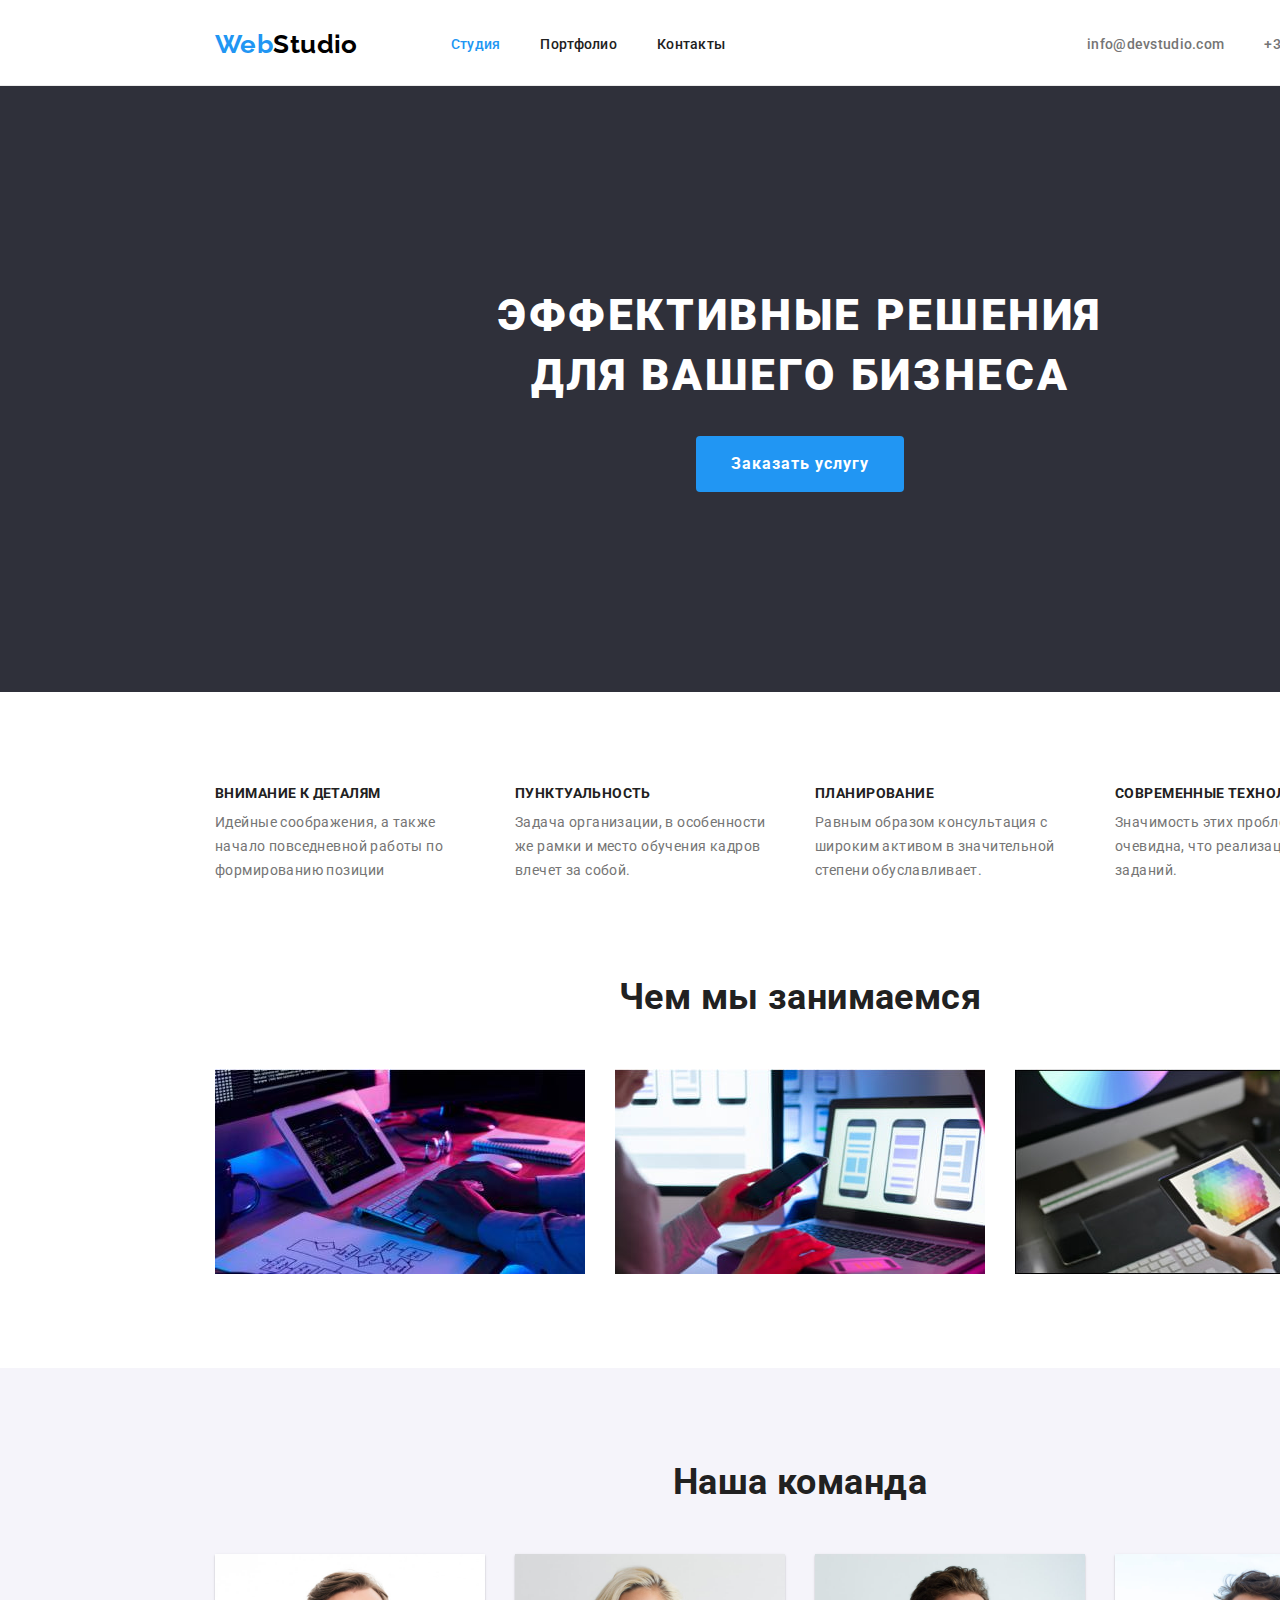
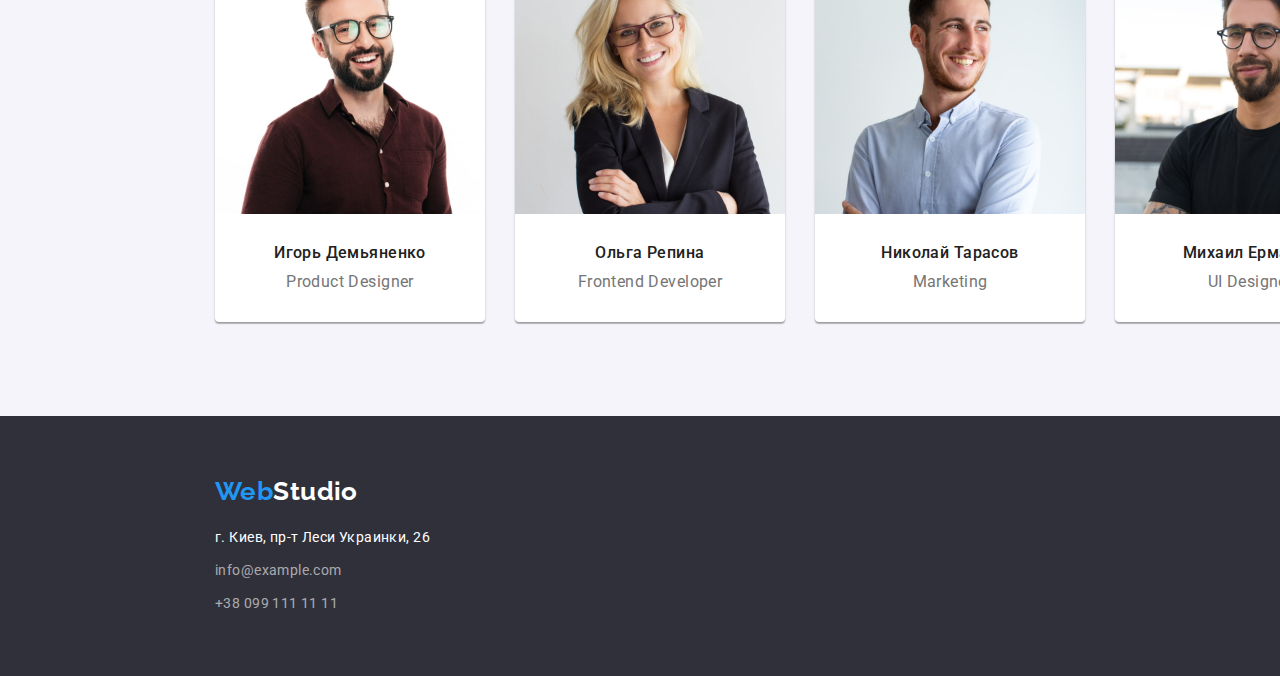
==== index.html @ e00425e2 "hw4" ====
<!DOCTYPE html>
<html lang="ru">

<head>
    <meta charset="UTF-8">
    <meta http-equiv="X-UA-Compatible" content="IE=edge">
    <meta name="viewport" content="width=device-width, initial-scale=1.0">
    <title>Вебстудия</title>
    
    <link rel="preconnect" href="https://fonts.gstatic.com">
    <link href="https://fonts.googleapis.com/css2?family=Raleway:wght@700&family=Roboto:wght@400;500;700;900&display=swap" rel="stylesheet">
    <link rel="stylesheet" href="https://cdnjs.cloudflare.com/ajax/libs/modern-normalize/1.0.0/modern-normalize.min.css">
    <link rel="stylesheet" href="./css/style.css">
   
</head>

<body>

    <header class="header"> 
        <div class="container">
            <nav class="navigation">
                <a href="#" class="logo"><span class="logo-web">Web</span><span class="logo-studio">Studio</span></a>
                <ul class="list site-nav">
                    <li class="item"><a href="./index.html" class="nav-item current">Студия</a></li>
                    <li class="item"><a href="./portfolio.html" class="nav-item">Портфолио</a></li>
                    <li class="item"><a href="#" class="nav-item">Контакты</a></li>
                </ul> 
            </nav>
            <ul class="list auth-nav">
                <li class="item"><a href="mailto:info@devstudio.com" class="contacts-item">info@devstudio.com</a></li>
                <li class="item"><a href="tel:+380961111111" class="contacts-item">+38 096 111 11 11</a></li>
            </ul>
            
        </div>   
    </header>

    <main>   
        <!-- HERO -->
        <section class="main-section">
            <div class="container">
                <div class="box-main-title">
                    <h1 class="main-title">Эффективные решения для вашего бизнеса</h1>
                </div>
                <button type="button" class="btn btn-primary">Заказать услугу</button>
            </div>
            
        </section>
        <!-- /HERO -->

        <!-- FEATURES -->
        <section class="section no-padding">
            <div class="container">
                <h2 hidden>Особенности</h2>                
                <ul class="feature-list list">
                        <li class="item">
                            <h3 class="features-title">Внимание к деталям</h3>
                            <p class="features-text">Идейные соображения, а также начало повседневной работы по формированию позиции</p>
                        </li>
                        <li class="item">
                            <h3 class="features-title">Пунктуальность</h3>
                            <p class="features-text">Задача организации, в особенности же рамки и место обучения кадров влечет за собой.</p>
                        </li>
                        <li class="item">
                            <h3 class="features-title">Планирование</h3>
                            <p class="features-text">Равным образом консультация с широким активом в значительной степени обуславливает.</p>
                        </li>
                        <li class="item">
                            <h3 class="features-title">Современные технологии</h3>
                            <p class="features-text">Значимость этих проблем настолько очевидна, что реализация плановых заданий.</p>
                        </li>
                    </ul>
            </div>
        </section>
        <!-- /Features -->

        <!-- ABOUT -->
        <section class="section">
            <div class="container"> 
                <h2 class="section-title">Чем мы занимаемся</h2>
                <ul class="about-list list">                                          
                    <li><img class="about-img" src="./images/img-main/box1.jpg" alt="Работа на планшете с клавиатурой" width="370"></li>
                    <li><img class="about-img" src="./images/img-main/box2.jpg" alt="Разработка мобильных приложений" width="370"></li>
                    <li><img class="about-img" src="./images/img-main/box3.jpg" alt="Работа на графическом планшете" width="370"></li>
                </ul>
            </div>
        </section>
        <!-- /ABOUT -->

        <!-- TEAM -->
        <section class="section">
            <div class="container">
                <h2 class="section-title">Наша команда</h2>
                <ul class="team-list list">                                
                    <li class="item">
                        <img class="team-card-img" src="./images/img-main/1demianenko.jpg" alt="Product Designer" width="270">
                        <div class="team-dscr">
                            <h3 class="team-card-title">Игорь Демьяненко</h3>
                            <p class="team-card-text">Product Designer</p>
                        </div>                   
                    </li>
                    <li class="item">
                        <img class="team-card-img" src="./images/img-main/2repina.jpg" alt="Frontend Developer" width="270">
                        <div class="team-dscr">
                            <h3 class="team-card-title">Ольга Репина</h3>
                            <p class="team-card-text">Frontend Developer</p>
                        </div>                   
                    </li>
                    <li class="item">
                        <img class="team-card-img" src="./images/img-main/3tarasov.jpg" alt="Marketing" width="270">
                        <div class="team-dscr">
                            <h3 class="team-card-title">Николай Тарасов</h3>
                            <p class="team-card-text">Marketing</p>
                        </div>                   
                    </li>
                    <li class="item">
                        <img class="team-card-img" src="./images/img-main/4ermakov.jpg" alt="UI Designer" width="270">
                        <div class="team-dscr">
                            <h3 class="team-card-title">Михаил Ермаков</h3>
                            <p class="team-card-text">UI Designer</p>
                        </div>
                    </li>               

                </ul>
            </div>
        </section>
        <!-- /TEAM -->
    </main>

    <footer class="footer">
        <div class="container">
            <a href="#" class="logo"><span class="logo-web">Web</span><span class="logo-studio-down">Studio</span></a>
            <address class="address">
                г. Киев, пр-т Леси Украинки, 26
                <ul class="list">
                    <li class="item"><a href="mailto:info@example.com" class="address-item">info@example.com</a></li>
                    <li class="item"><a href="tel:+380991111111" class="address-item">+38 099 111 11 11</a></li>
                </ul>
            </address>
        </div>
    </footer>

</body>

</html>
---- css/style.css ----
:root {
    --primary-text-color: #212121;
    --text-color-light: #757575;
    --accent-color: #2196f3;
    --text-color-white: #ffffff;
    --text-color-black: #000000;
    --text-color-footer-auth: rgba(255, 255, 255, 0.6);
    --bgc-color-secondary: #f5f4fa;
    --bgc-color: #2f303a;
    --border-color: #eeeeee;
}

html {
    box-sizing: border-box;
}

*,
*::before,
*::after {
    box-sizing: inherit;
}

body {
    background-color: var(--text-color-white);
    color: var(--primary-text-color);
    font-family: 'Roboto', sans-serif;
    font-style: normal;
    font-weight: 400;
    font-size: 14px;
    letter-spacing: 0.03em;
    width: 1600px;
}

h1,
h2,
h3,
p {
    margin: 0;
    padding: 0;
}

.list {
    padding-inline: 0;
    margin: 0;
    padding: 0;
    list-style: none;
}

.container {
    margin-left: auto;
    margin-right: auto;
    width: 1200px;
    padding-left: 15px;
    padding-right: 15px;
}

.section {
    padding-top: 94px;
    padding-bottom: 94px;
}

.section:nth-child(2n + 4) {
    background-color: var(--bgc-color-secondary);
}

/* logo */
.header .logo {
    margin-right: 93px;
}

.logo {
    font-family: 'Raleway', sans-serif;
    font-weight: 700;
    font-size: 26px;
    line-height: 1.19;
    text-decoration: none;
}

.logo-web {
    color: var(--accent-color);
}

.logo-studio {
    color: var(--text-color-black);
}

.logo-studio-down {
    color: var(--text-color-white);
}
/* /logo */

/* NAVIGATION */
.header {
    padding-top: 29px;
    padding-bottom: 25px;
    border-bottom: 1px solid #ececec;
}

.header .container {
    display: flex;
    align-items: center;
}

.navigation {
    display: flex;
    align-items: center;
}

.header .list {
    display: flex;
    align-items: center;
}

.auth-nav {
    display: flex;
    margin-left: auto;
}

/* .site-nav .item:not(:last-child),
.auth-nav .item:not(:last-child) {
    margin-right: 50px;
} */

.site-nav .item + .item,
.auth-nav .item + .item {
    margin-left: 40px;
}

.nav-item {
    padding: 32px 0;

    text-decoration: none;
    color: var(--primary-text-color);
    font-weight: 500;
    line-height: 1.14;
    letter-spacing: 0.02em;
}

.nav-item.current {
    color: var(--accent-color);
}

.nav-item:hover,
.nav-item:focus {
    color: var(--accent-color);
}

.contacts-item {
    padding: 32px 0;

    color: var(--text-color-light);

    font-weight: 500;
    font-size: 14px;
    line-height: 1.14;
    letter-spacing: 0.02em;
    text-decoration: none;
}

.contacts-item:hover,
.contacts-item:focus {
    color: var(--accent-color);
}
/* /NAVIGATION */

/* HERO */
.main-section {
    background-color: var(--bgc-color);
}

.main-section .container {
    padding: 200px 0;
    text-align: center;
}

.main-title {
    color: var(--text-color-white);

    text-transform: uppercase;
    font-weight: 900;
    font-size: 44px;
    line-height: 1.36;
    letter-spacing: 0.06em;
}

.box-main-title {
    width: 696px;
    margin: 0 auto 30px auto;
}

.btn {
    cursor: pointer;
    border-radius: 4px;
    border: 3px solid transparent;
}

.btn-primary {
    padding: 10px 32px;

    color: var(--text-color-white);
    background-color: var(--accent-color);

    font-weight: 700;
    font-size: 16px;
    line-height: 1.87;
    letter-spacing: 0.06em;
}

.btn-secondary {
    padding: 6px 22px;

    color: var(--primary-text-color);
    background-color: var(--bgc-color-secondary);

    font-weight: 500;
    font-size: 16px;
    line-height: 1.62;
    letter-spacing: 0.03em;
}

.btn-secondary:hover,
.btn-secondary:focus {
    color: var(--text-color-white);
    background-color: var(--accent-color);
}
/* /HERO */

/* FEATURES */
.feature-list {
    display: flex;
}

.feature-list .item {
    width: 270px;
}

.feature-list .item + .item {
    margin-left: 30px;
    display: block;
}

.section.no-padding {
    padding-bottom: 0;
}

.features-title {
    margin-bottom: 10px;

    font-size: inherit;
    font-weight: 700;
    line-height: 1.14;
    text-transform: uppercase;
}

.features-text {
    color: var(--text-color-light);
    line-height: 1.71;
}
/* /FEATURES */

/* ABOUT */
.about-list {
    display: flex;
    justify-content: space-between;
}

.section-title {
    margin-bottom: 50px;

    font-weight: 700;
    font-size: 36px;
    line-height: 1.16;
    text-align: center;
}

.about-img {
    display: block;
}
/* /ABOUT */

/* TEAM */
.team-list .item {
    display: block;
    background-color: var(--text-color-white);
    text-align: center;
    box-shadow: 0px 1px 3px rgba(0, 0, 0, 0.12), 0px 1px 1px rgba(0, 0, 0, 0.14),
        0px 2px 1px rgba(0, 0, 0, 0.2);
    border-radius: 0px 0px 4px 4px;
}

.team-list {
    display: flex;
    justify-content: space-between;
}

.team-dscr {
    padding-top: 30px;
    padding-bottom: 30px;
    width: 270px;
}

.team-card-title {
    margin-bottom: 10px;

    color: var(--primary-text-color);

    font-weight: 500;
    font-size: 16px;
    line-height: 1.18;
}

.team-card-text {
    color: var(--text-color-light);

    font-size: 16px;
    line-height: 1.18;
}

.team-card-img {
    display: block;
}
/* /TEAM */

/* FOOTER */
.footer {
    padding: 60px 0;
    background-color: var(--bgc-color);
}

.address {
    margin-top: 20px;

    font-style: normal;
    line-height: 1.71;
    color: var(--text-color-white);
}

.address-item {
    display: block;
    /* margin-top: 9px; */
    text-decoration: none;
    color: var(--text-color-footer-auth);
}

.address .item {
    margin-top: 9px;
}

.address-item:hover,
.address-item:focus {
    color: var(--accent-color);
}
/* FOOTER */

/* PAGE PORTFOLIO */

/* FILTERS */
.container .filters {
    display: flex;
    justify-content: center;
    margin-bottom: 50px;
}

.filters .item + .item {
    margin-left: 8px;
}

.btn-secondary {
    color: var(--primary-text-color);
    background-color: var(--bgc-color-secondary);

    font-weight: 500;
    font-size: 16px;
    line-height: 1.62;

    padding: 6px 22px;
    border-radius: 4px;
    border: none;
}

.btn-secondary:hover,
.btn-secondary:focus {
    color: var(--text-color-white);
    background-color: var(--accent-color);
}
/* /FILTERS */

/* PROJECTS */
.projects {
    display: flex;
    flex-wrap: wrap;
}

.prodject-title {
    margin-bottom: 4px;

    color: var(--primary-text-color);
    font-weight: 700;

    font-size: 18px;
    line-height: 2;
    letter-spacing: 0.06em;
}

.prodject-text {
    font-size: 16px;
    line-height: 1.87;
    letter-spacing: 0.03em;
    color: var(--text-color-light);
}

.prodject-img {
    display: block;
}

.projects .item {
    margin-right: 30px;
    margin-bottom: 30px;
    width: 370px;
}

.projects .item:nth-child(3n) {
    margin-right: 0;
}

.projects .item:nth-last-child(-n + 3) {
    margin-bottom: 0;
}

.prodject-dscr {
    border: 1px solid var(--border-color);
    border-top: none;
    padding: 20px 24px;
}

/* .projects .item {
    margin-bottom: 30px;
} */

/* /PROJECTS */
/* /PORTFOLIO */ ;
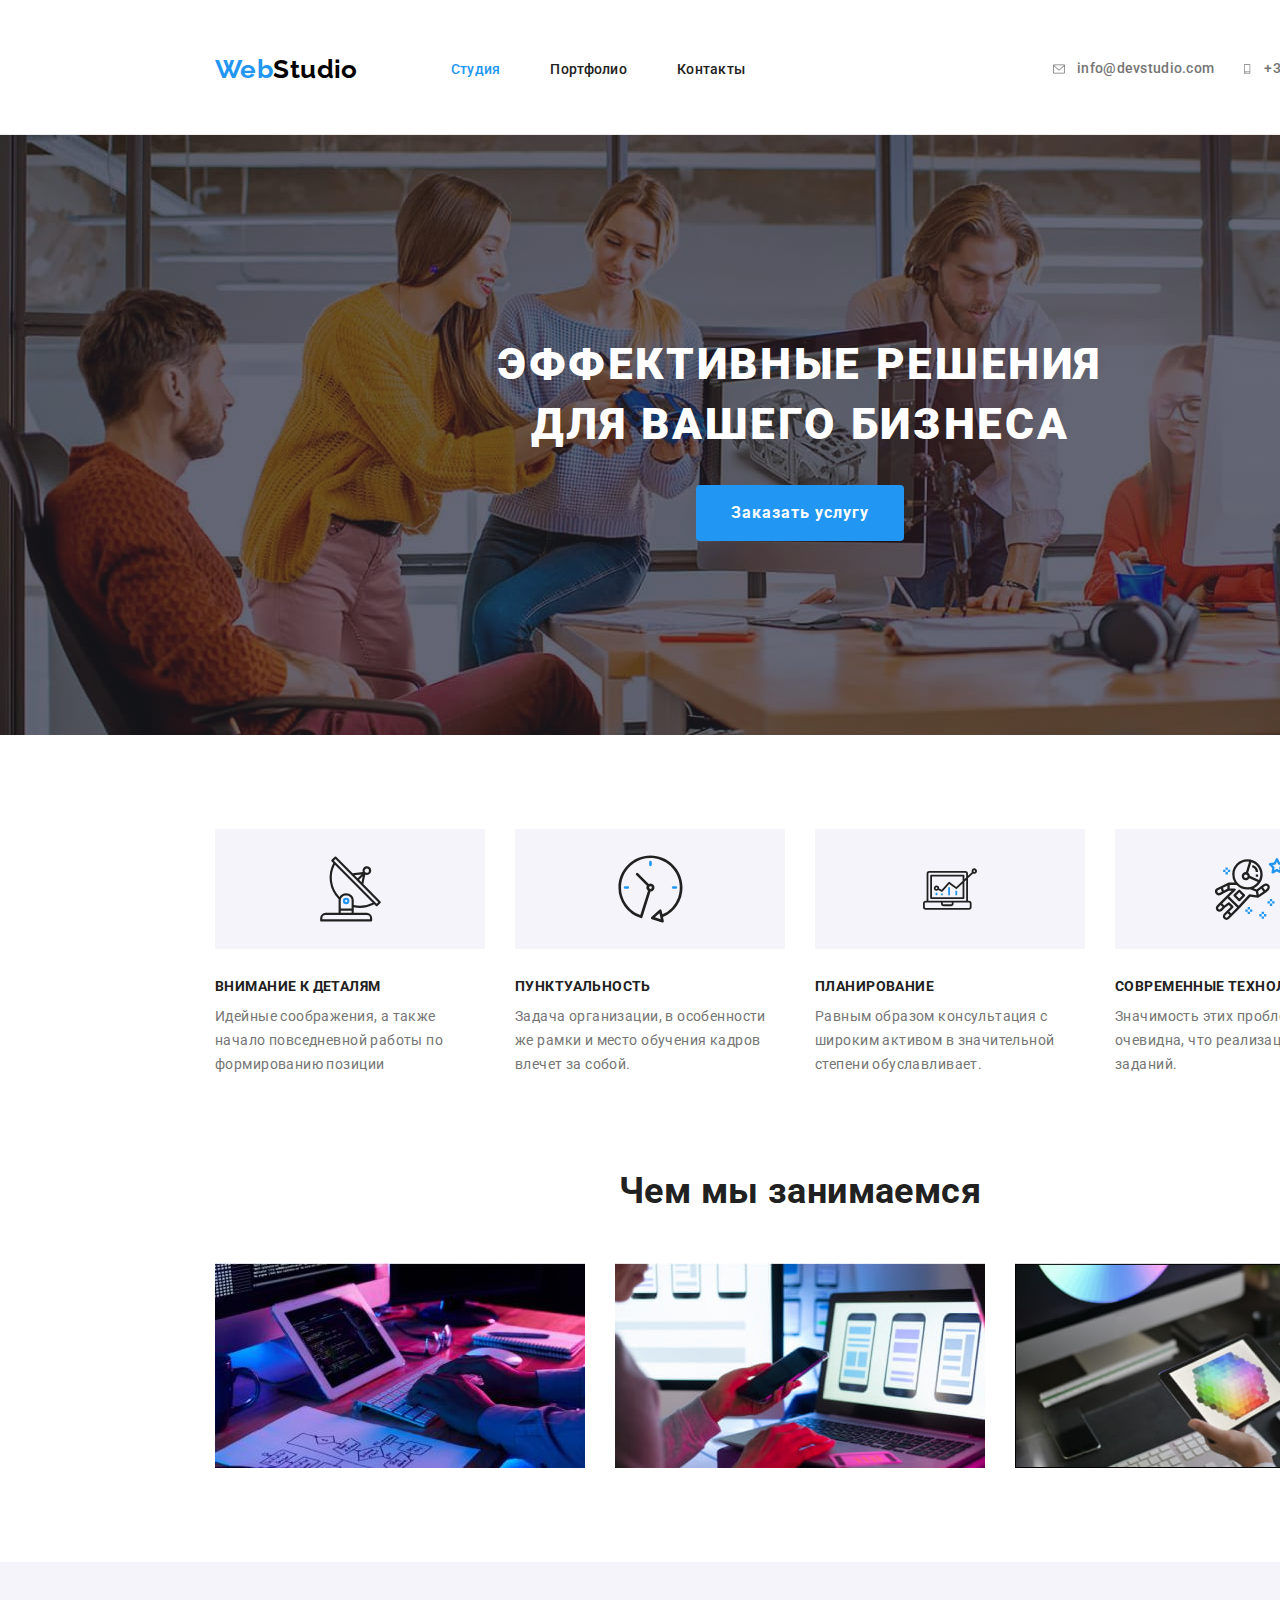
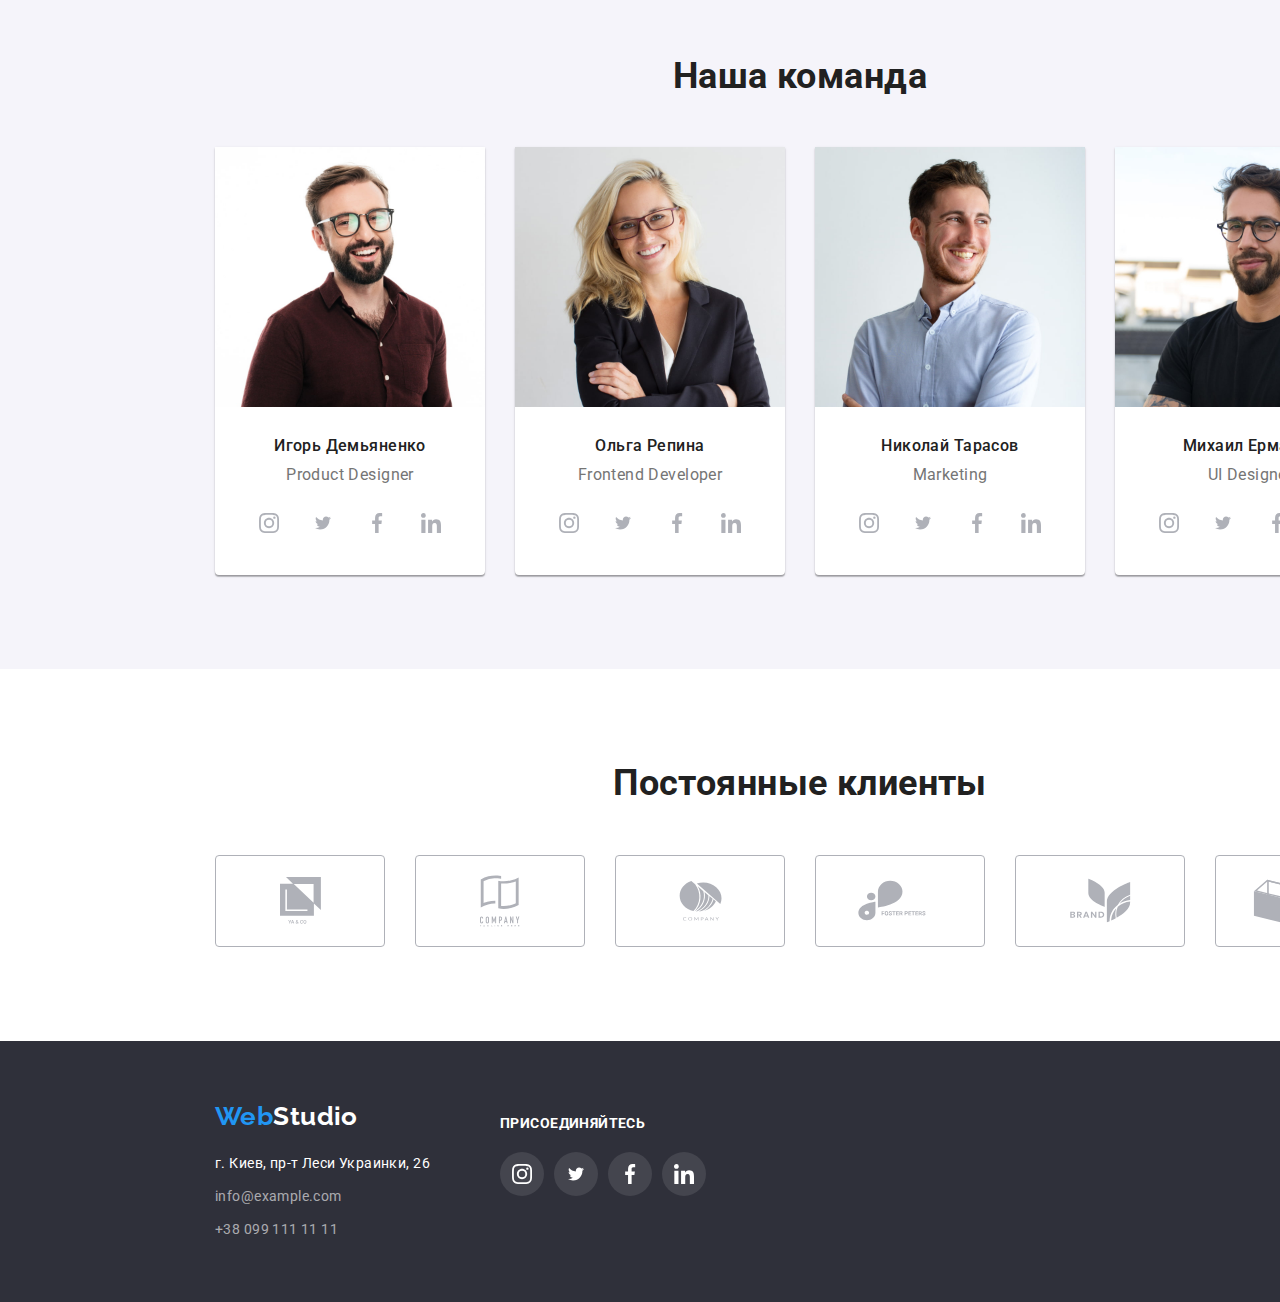
==== commit a0af1f99: "hw4 вместо hw3" ====
--- a/index.html
+++ b/index.html
@@ -11,7 +11,7 @@
     <link href="https://fonts.googleapis.com/css2?family=Raleway:wght@700&family=Roboto:wght@400;500;700;900&display=swap" rel="stylesheet">
     <link rel="stylesheet" href="https://cdnjs.cloudflare.com/ajax/libs/modern-normalize/1.0.0/modern-normalize.min.css">
     <link rel="stylesheet" href="./css/style.css">
-   
+       
 </head>
 
 <body>
@@ -27,8 +27,22 @@
                 </ul> 
             </nav>
             <ul class="list auth-nav">
-                <li class="item"><a href="mailto:info@devstudio.com" class="contacts-item">info@devstudio.com</a></li>
-                <li class="item"><a href="tel:+380961111111" class="contacts-item">+38 096 111 11 11</a></li>
+                <li class="item">
+                    <a class="contacts-item" href="mailto:info@devstudio.com">
+                        <svg class="contact-icon"  width="16" height="12">
+                            <use href="./images/sprite.svg#icon-envelope"></use>
+                        </svg>
+                    info@devstudio.com
+                    </a>
+                </li>
+                <li class="item">
+                    <a class="contacts-item" href="tel:+380961111111">
+                        <svg class="contact-icon" width="10" height="16">
+                            <use href="./images/sprite.svg#icon-smartphone"></use>
+                        </svg>
+                    +38 096 111 11 11
+                    </a>
+                </li>
             </ul>
             
         </div>   
@@ -53,19 +67,39 @@
                 <h2 hidden>Особенности</h2>                
                 <ul class="feature-list list">
                         <li class="item">
+                            <div class="feature-box">
+                                <svg width="65" height="70">
+                                    <use href="./images/sprite.svg#icon-antenna"></use>
+                                </svg>
+                            </div>
                             <h3 class="features-title">Внимание к деталям</h3>
                             <p class="features-text">Идейные соображения, а также начало повседневной работы по формированию позиции</p>
                         </li>
                         <li class="item">
-                            <h3 class="features-title">Пунктуальность</h3>
+                            <div class="feature-box">
+                                <svg width="67" height="70">
+                                    <use href="./images/sprite.svg#icon-clock"></use>
+                                </svg>
+                            </div>
+                            <h3 class="features-title clock">Пунктуальность</h3>
                             <p class="features-text">Задача организации, в особенности же рамки и место обучения кадров влечет за собой.</p>
                         </li>
                         <li class="item">
-                            <h3 class="features-title">Планирование</h3>
+                            <div class="feature-box">
+                                <svg width="70" height="54">
+                                    <use href="./images/sprite.svg#icon-diagram"></use>
+                                </svg>
+                            </div>
+                            <h3 class="features-title diagram">Планирование</h3>
                             <p class="features-text">Равным образом консультация с широким активом в значительной степени обуславливает.</p>
                         </li>
                         <li class="item">
-                            <h3 class="features-title">Современные технологии</h3>
+                            <div class="feature-box">
+                                <svg width="70" height="70">
+                                    <use href="./images/sprite.svg#icon-astronaut"></use>
+                                </svg>
+                            </div>
+                            <h3 class="features-title astronaut">Современные технологии</h3>
                             <p class="features-text">Значимость этих проблем настолько очевидна, что реализация плановых заданий.</p>
                         </li>
                     </ul>
@@ -96,6 +130,35 @@
                         <div class="team-dscr">
                             <h3 class="team-card-title">Игорь Демьяненко</h3>
                             <p class="team-card-text">Product Designer</p>
+                            <ul class="social-list list">
+                                <li class="social-item">
+                                    <a class="social-link" href="" aria-label="Иконка Инстаграм">
+                                        <svg class="social-icon" width="20" height="20">
+                                            <use href="./images/sprite.svg#icon-instagram"></use>
+                                        </svg>
+                                    </a>
+                                </li>
+                                <li class="social-item">
+                                    <a class="social-link" href="" aria-label="Иконка Твиттер">
+                                        <svg class="social-icon" width="20" height="16">
+                                            <use href="./images/sprite.svg#icon-twitter"></use>
+                                        </svg>
+                                    </a></li>
+                                <li class="social-item">
+                                    <a class="social-link" href="" aria-label="Иконка Фэйсбук">
+                                        <svg class="social-icon" width="20" height="20">
+                                            <use href="./images/sprite.svg#icon-facebook"></use>
+                                        </svg>
+                                    </a>
+                                </li>
+                                <li class="social-item">
+                                    <a class="social-link" href="" aria-label="Иконка Линкедин">
+                                        <svg class="social-icon" width="20" height="20">
+                                            <use href="./images/sprite.svg#icon-linkedin"></use>
+                                        </svg>
+                                    </a>
+                                </li>
+                            </ul>
                         </div>                   
                     </li>
                     <li class="item">
@@ -103,6 +166,36 @@
                         <div class="team-dscr">
                             <h3 class="team-card-title">Ольга Репина</h3>
                             <p class="team-card-text">Frontend Developer</p>
+                            <ul class="social-list list">
+                                <li class="social-item">
+                                    <a class="social-link" href="" aria-label="Иконка Инстаграм">
+                                        <svg class="social-icon" width="20" height="20">
+                                            <use href="./images/sprite.svg#icon-instagram"></use>
+                                        </svg>
+                                    </a>
+                                </li>
+                                <li class="social-item">
+                                    <a class="social-link" href="" aria-label="Иконка Твиттер">
+                                        <svg class="social-icon" width="20" height="16">
+                                            <use href="./images/sprite.svg#icon-twitter"></use>
+                                        </svg>
+                                    </a>
+                                </li>
+                                <li class="social-item">
+                                    <a class="social-link" href="" aria-label="Иконка Фэйсбук">
+                                        <svg class="social-icon" width="20" height="20">
+                                            <use href="./images/sprite.svg#icon-facebook"></use>
+                                        </svg>
+                                    </a>
+                                </li>
+                                <li class="social-item">
+                                    <a class="social-link" href="" aria-label="Иконка Линкедин">
+                                        <svg class="social-icon" width="20" height="20">
+                                            <use href="./images/sprite.svg#icon-linkedin"></use>
+                                        </svg>
+                                    </a>
+                                </li>
+                            </ul>
                         </div>                   
                     </li>
                     <li class="item">
@@ -110,6 +203,36 @@
                         <div class="team-dscr">
                             <h3 class="team-card-title">Николай Тарасов</h3>
                             <p class="team-card-text">Marketing</p>
+                            <ul class="social-list list">
+                                <li class="social-item">
+                                    <a class="social-link" href="" aria-label="Иконка Инстаграм">
+                                        <svg class="social-icon" width="20" height="20">
+                                            <use href="./images/sprite.svg#icon-instagram"></use>
+                                        </svg>
+                                    </a>
+                                </li>
+                                <li class="social-item">
+                                    <a class="social-link" href="" aria-label="Иконка Твиттер">
+                                        <svg class="social-icon" width="20" height="16">
+                                            <use href="./images/sprite.svg#icon-twitter"></use>
+                                        </svg>
+                                    </a>
+                                </li>
+                                <li class="social-item">
+                                    <a class="social-link" href="" aria-label="Иконка Фэйсбук">
+                                        <svg class="social-icon" width="20" height="20">
+                                            <use href="./images/sprite.svg#icon-facebook"></use>
+                                        </svg>
+                                    </a>
+                                </li>
+                                <li class="social-item">
+                                    <a class="social-link" href="" aria-label="Иконка Линкедин">
+                                        <svg class="social-icon" width="20" height="20">
+                                            <use href="./images/sprite.svg#icon-linkedin"></use>
+                                        </svg>
+                                    </a>
+                                </li>
+                            </ul>
                         </div>                   
                     </li>
                     <li class="item">
@@ -117,6 +240,36 @@
                         <div class="team-dscr">
                             <h3 class="team-card-title">Михаил Ермаков</h3>
                             <p class="team-card-text">UI Designer</p>
+                            <ul class="social-list list">
+                                <li class="social-item">
+                                    <a class="social-link" href="" aria-label="Иконка Инстаграм">
+                                        <svg class="social-icon" width="20" height="20">
+                                            <use href="./images/sprite.svg#icon-instagram"></use>
+                                        </svg>
+                                    </a>
+                                </li>
+                                <li class="social-item">
+                                    <a class="social-link" href="" aria-label="Иконка Твиттер">
+                                        <svg class="social-icon" width="20" height="16">
+                                            <use href="./images/sprite.svg#icon-twitter"></use>
+                                        </svg>
+                                    </a>
+                                </li>
+                                <li class="social-item">
+                                    <a class="social-link" href="" aria-label="Иконка Фэйсбук">
+                                        <svg class="social-icon" width="20" height="20">
+                                            <use href="./images/sprite.svg#icon-facebook"></use>
+                                        </svg>
+                                    </a>
+                                </li>
+                                <li class="social-item">
+                                    <a class="social-link" href="" aria-label="Иконка Линкедин">
+                                        <svg class="social-icon" width="20" height="20">
+                                            <use href="./images/sprite.svg#icon-linkedin"></use>
+                                        </svg>
+                                    </a>
+                                </li>
+                            </ul>
                         </div>
                     </li>               
 
@@ -124,19 +277,107 @@
             </div>
         </section>
         <!-- /TEAM -->
+
+        <!-- CLIENTS -->
+        <section class="section">
+            <h2 class="section-title">Постоянные клиенты</h2>
+            <ul class="clients-list list">
+                <li>
+                    <div class="client-box 1">
+                        <svg class="client-icon" width="41" height="47">
+                            <use href="./images/sprite.svg#icon-client1"></use>
+                        </svg>
+                    </div>
+                </li>
+                <li>
+                    <div class="client-box 2">
+                        <svg class="client-icon" width="40" height="52">
+                            <use href="./images/sprite.svg#icon-client2"></use>
+                        </svg>
+                    </div>
+                </li>
+                <li>
+                    <div class="client-box 3">
+                        <svg class="client-icon" width="43" height="41">
+                            <use href="./images/sprite.svg#icon-client3"></use>
+                        </svg>
+                    </div>
+                </li>
+                <li>
+                    <div class="client-box 4">
+                        <svg class="client-icon" width="84" height="41">
+                            <use href="./images/sprite.svg#icon-client4"></use>
+                        </svg>
+                    </div>
+                </li>
+                <li>
+                    <div class="client-box 5">
+                        <svg class="client-icon" width="63" height="45">
+                            <use href="./images/sprite.svg#icon-client5"></use>
+                        </svg>
+                    </div>
+                </li>
+                <li>
+                    <div class="client-box 6">
+                        <svg class="client-icon" width="94" height="44">
+                            <use href="./images/sprite.svg#icon-client6"></use>
+                        </svg> 
+                    </div>
+                </li>
+            </ul>
+        </section>
+        <!-- /CLIENTS -->
     </main>
 
     <footer class="footer">
-        <div class="container">
-            <a href="#" class="logo"><span class="logo-web">Web</span><span class="logo-studio-down">Studio</span></a>
-            <address class="address">
-                г. Киев, пр-т Леси Украинки, 26
-                <ul class="list">
-                    <li class="item"><a href="mailto:info@example.com" class="address-item">info@example.com</a></li>
-                    <li class="item"><a href="tel:+380991111111" class="address-item">+38 099 111 11 11</a></li>
+        <div class="container footer-box">
+            <div class="auth-footer">
+                <a href="#" class="logo"><span class="logo-web">Web</span><span class="logo-studio-down">Studio</span></a>
+                <address class="address">
+                    г. Киев, пр-т Леси Украинки, 26
+                    <ul class="list">
+                        <li class="item"><a href="mailto:info@example.com" class="address-item">info@example.com</a></li>
+                        <li class="item"><a href="tel:+380991111111" class="address-item">+38 099 111 11 11</a></li>
+                    </ul>
+                </address>
+            </div>
+            <div class="social-footer">
+                <p class="social-title">Присоединяйтесь</p>
+                <ul class="social-list-footer list">
+                    <li class="social-item">
+                        <a class="social-link social-link-footer" href="" aria-label="Иконка Инстаграм">
+                            <svg class="social-icon-footer" width="20" height="20">
+                                <use href="./images/sprite.svg#icon-instagram"></use>
+                            </svg>
+                        </a>
+                    </li>
+                    <li class="social-item">
+                        <a class="social-link social-link-footer" href="" aria-label="Иконка Твиттер">
+                            <svg class="social-icon-footer" width="20" height="16">
+                                <use href="./images/sprite.svg#icon-twitter"></use>
+                            </svg>
+                        </a>
+                    </li>
+                    <li class="social-item">
+                        <a class="social-link social-link-footer" href="" aria-label="Иконка Фэйсбук">
+                            <svg class="social-icon-footer" width="20" height="20">
+                                <use href="./images/sprite.svg#icon-facebook"></use>
+                            </svg>
+                        </a>
+                    </li>
+                    <li class="social-item">
+                        <a class="social-link social-link-footer" href="" aria-label="Иконка Линкедин">
+                            <svg class="social-icon-footer" width="20" height="20">
+                                <use href="./images/sprite.svg#icon-linkedin"></use>
+                            </svg>
+                        </a>
+                    </li>
                 </ul>
-            </address>
+            
+            </div>
+            
         </div>
+        
     </footer>
 
 </body>
--- a/css/style.css
+++ b/css/style.css
@@ -8,6 +8,8 @@
     --bgc-color-secondary: #f5f4fa;
     --bgc-color: #2f303a;
     --border-color: #eeeeee;
+    --bgc-img: rgba(47, 48, 58, 0.4);
+    --icon-color: #afb1b8;
 }
 
 html {
@@ -121,9 +123,12 @@
     margin-right: 50px;
 } */
 
-.site-nav .item + .item,
+.site-nav .item + .item {
+    margin-left: 50px;
+}
+
 .auth-nav .item + .item {
-    margin-left: 40px;
+    margin-left: 30px;
 }
 
 .nav-item {
@@ -146,10 +151,11 @@
 }
 
 .contacts-item {
+    display: inline-flex;
+    align-items: center;
+    background-size: contain;
     padding: 32px 0;
-
     color: var(--text-color-light);
-
     font-weight: 500;
     font-size: 14px;
     line-height: 1.14;
@@ -157,15 +163,37 @@
     text-decoration: none;
 }
 
+.contact-icon {
+    margin-right: 10px;
+    fill: var(--text-color-light);
+    background-size: contain;
+}
+
 .contacts-item:hover,
 .contacts-item:focus {
     color: var(--accent-color);
 }
+
+.contacts-item:hover .contact-icon,
+.contacts-item:focus .contact-icon {
+    fill: var(--accent-color);
+}
+
 /* /NAVIGATION */
 
 /* HERO */
 .main-section {
+    max-width: 1600px;
+    height: 600px;
+    background-size: cover;
+    background-position: center;
+    background-image: linear-gradient(
+            rgba(47, 48, 58, 0.4),
+            rgba(47, 48, 58, 0.4)
+        ),
+        url(../images/img-main/bg-hero.jpg);
     background-color: var(--bgc-color);
+    background-repeat: no-repeat;
 }
 
 .main-section .container {
@@ -256,6 +284,49 @@
     color: var(--text-color-light);
     line-height: 1.71;
 }
+
+.feature-box {
+    display: flex;
+    align-items: center;
+    justify-content: center;
+    margin-bottom: 30px;
+    width: 270px;
+    height: 120px;
+    background-color: var(--bgc-color-secondary);
+}
+
+/* .antenna::before {
+    content: '';
+    background-image: url(../images/icon/antenna.svg);
+}
+
+.clock::before {
+    content: '';
+    background-image: url(../images/icon/clock.svg);
+}
+
+.diagram::before {
+    content: '';
+    background-image: url(../images/icon/diagram.svg);
+}
+
+.astronaut::before {
+    content: '';
+    background-image: url(../images/icon/astronaut.svg);
+}
+
+.features-title::before {
+    content: '';
+
+    background-repeat: no-repeat;
+    background-position: center;
+
+    margin-bottom: 30px;
+    display: block;
+    width: 270px;
+    height: 120px;
+    background-color: var(--bgc-color-secondary);
+} */
 /* /FEATURES */
 
 /* ABOUT */
@@ -314,19 +385,90 @@
 
     font-size: 16px;
     line-height: 1.18;
+
+    margin-bottom: 16px;
 }
 
 .team-card-img {
     display: block;
 }
+
+.social-list {
+    display: flex;
+    justify-content: space-between;
+    margin: 0;
+    padding-left: 32px;
+    padding-right: 32px;
+}
+
+.social-link {
+    display: flex;
+    justify-content: center;
+    align-items: center;
+    width: 44px;
+    height: 44px;
+    border-radius: 50%;
+    cursor: pointer;
+}
+
+.social-link:hover {
+    background-color: var(--accent-color);
+}
+
+.social-link:hover .social-icon {
+    fill: var(--text-color-white);
+}
+
+.social-icon {
+    fill: var(--icon-color);
+}
+
+/* .social-item:not(:last-child) {
+    margin-right: 10px;
+} */
+
 /* /TEAM */
+
+/* CLIENTS */
+.clients-list {
+    display: inline-flex;
+    padding: 0 215px;
+}
+.client-box {
+    display: flex;
+    align-items: center;
+    justify-content: center;
+    width: 170px;
+    height: 92px;
+    border: 1px solid var(--icon-color);
+    border-radius: 4px;
+}
+.clients-list li + li {
+    margin-left: 30px;
+}
+
+.client-icon {
+    fill: #afb1b8;
+}
+
+.client-box:hover {
+    border: 1px solid var(--accent-color);
+}
+.client-box:hover .client-icon {
+    fill: var(--accent-color);
+}
+
+/* /CLIENTS */
 
 /* FOOTER */
 .footer {
-    padding: 60px 0;
     background-color: var(--bgc-color);
 }
 
+.footer-box {
+    display: flex;
+    justify-content: flex-start;
+}
 .address {
     margin-top: 20px;
 
@@ -350,6 +492,50 @@
 .address-item:focus {
     color: var(--accent-color);
 }
+
+.social-title {
+    font-weight: 700;
+    font-size: 14px;
+    line-height: 1.14em;
+    letter-spacing: 0.03em;
+    color: var(--text-color-white);
+    text-transform: uppercase;
+    margin-bottom: 20px;
+}
+
+.social-link-footer {
+    background-color: rgba(255, 255, 255, 0.1);
+}
+
+.social-list-footer .social-item:not(:last-child) {
+    margin-right: 10px;
+}
+
+.social-link-footer:hover {
+    fill: var(--text-color-white);
+}
+
+.social-icon-footer {
+    fill: var(--text-color-white);
+}
+
+.social-footer {
+    margin-left: 70px;
+    padding-top: 75px;
+    padding-bottom: 97px;
+    align-items: flex-start;
+}
+
+.auth-footer {
+    padding: 60px 0;
+}
+
+.social-list-footer {
+    display: flex;
+    /* justify-content: ; */
+    /* margin: 0; */
+}
+
 /* FOOTER */
 
 /* PAGE PORTFOLIO */
@@ -382,6 +568,8 @@
 .btn-secondary:focus {
     color: var(--text-color-white);
     background-color: var(--accent-color);
+    box-shadow: 0px 3px 1px rgba(0, 0, 0, 0.1), 0px 1px 2px rgba(0, 0, 0, 0.08),
+        0px 2px 2px rgba(0, 0, 0, 0.12);
 }
 /* /FILTERS */
 
@@ -426,6 +614,11 @@
 .projects .item:nth-last-child(-n + 3) {
     margin-bottom: 0;
 }
+.projects .item:hover,
+.projects .item:focus {
+    box-shadow: 0px 1px 1px rgba(0, 0, 0, 0.12), 0px 4px 4px rgba(0, 0, 0, 0.06),
+        1px 4px 6px rgba(0, 0, 0, 0.16);
+}
 
 .prodject-dscr {
     border: 1px solid var(--border-color);
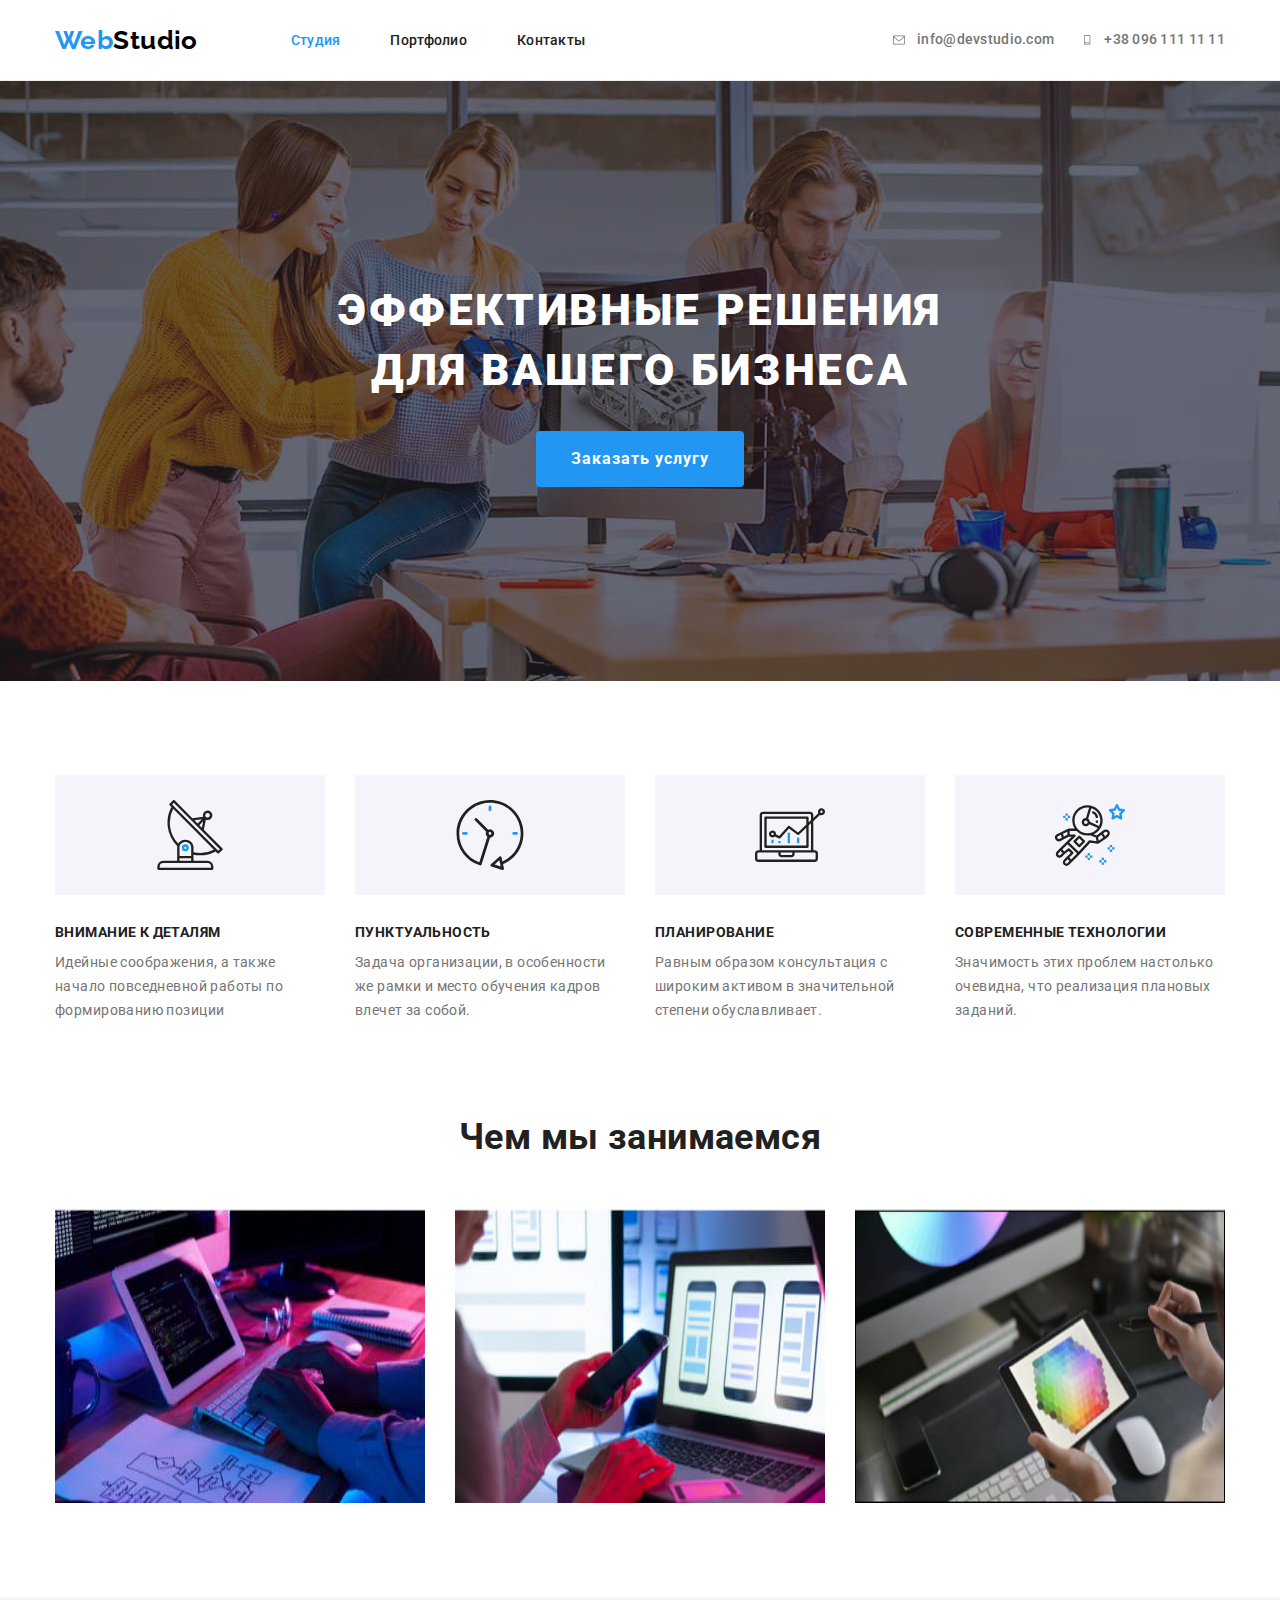
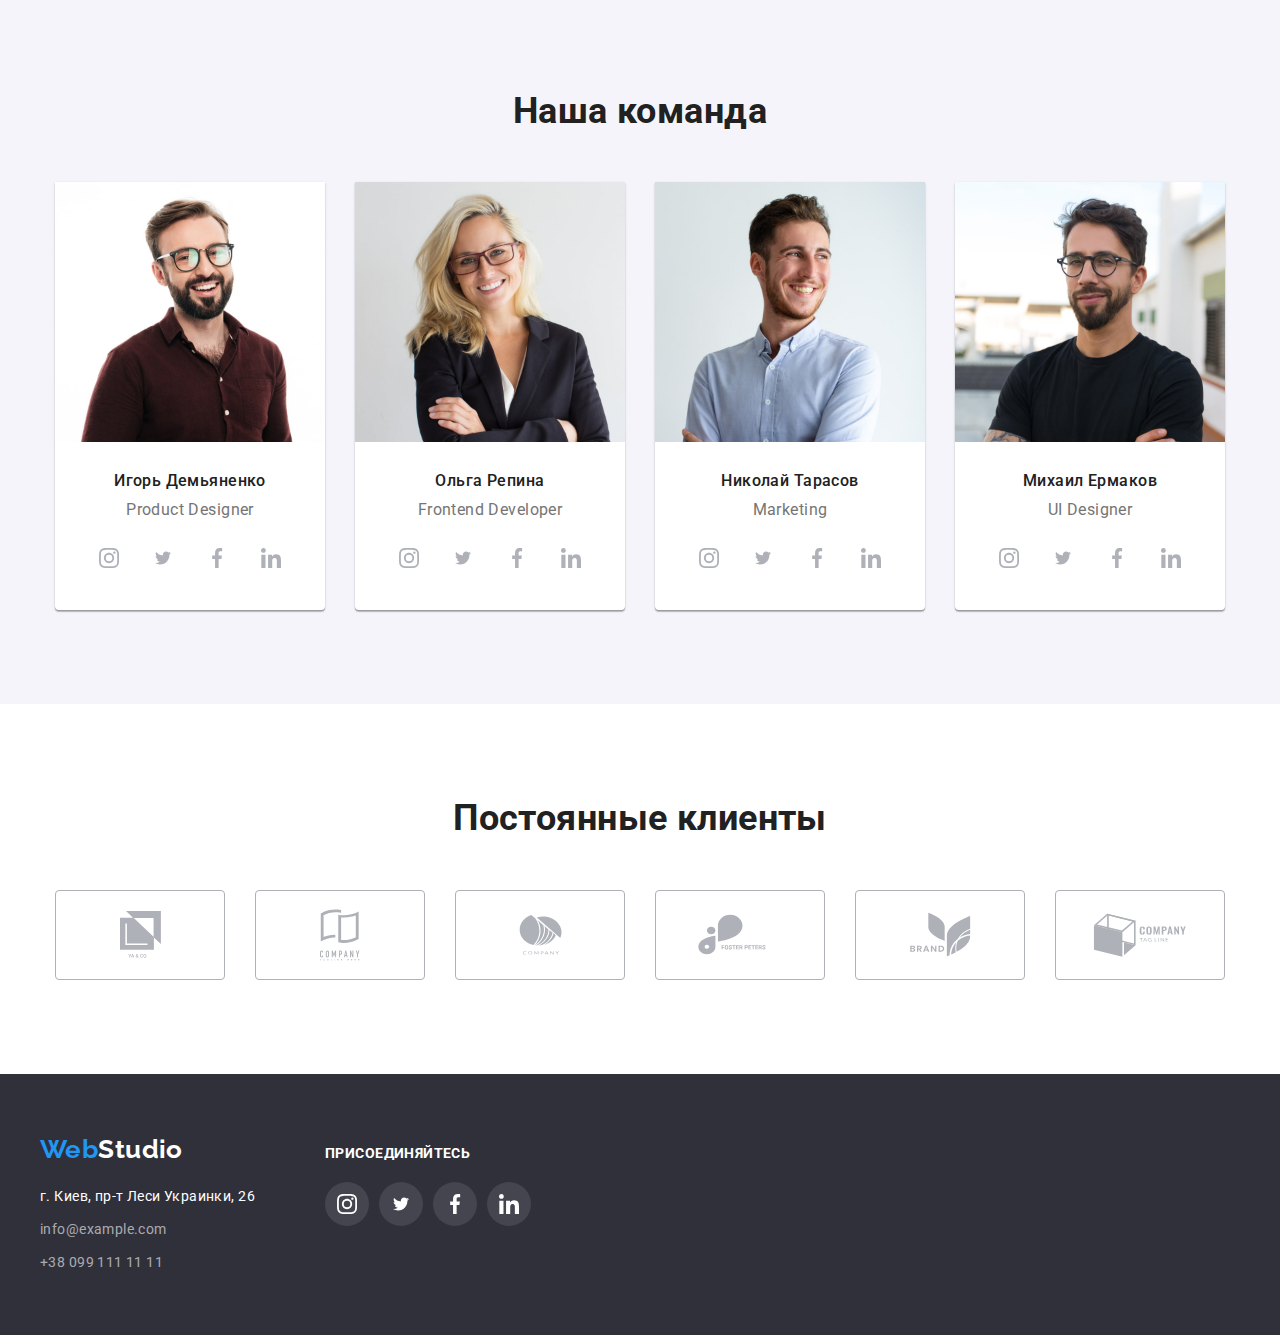
==== commit df4e4e2b: "hw4 after correction" ====
--- a/index.html
+++ b/index.html
@@ -15,6 +15,7 @@
 </head>
 
 <body>
+
 
     <header class="header"> 
         <div class="container">
@@ -68,7 +69,7 @@
                 <ul class="feature-list list">
                         <li class="item">
                             <div class="feature-box">
-                                <svg width="65" height="70">
+                                <svg width="70" height="70">
                                     <use href="./images/sprite.svg#icon-antenna"></use>
                                 </svg>
                             </div>
@@ -77,7 +78,7 @@
                         </li>
                         <li class="item">
                             <div class="feature-box">
-                                <svg width="67" height="70">
+                                <svg width="70" height="70">
                                     <use href="./images/sprite.svg#icon-clock"></use>
                                 </svg>
                             </div>
@@ -86,7 +87,7 @@
                         </li>
                         <li class="item">
                             <div class="feature-box">
-                                <svg width="70" height="54">
+                                <svg width="70" height="70">
                                     <use href="./images/sprite.svg#icon-diagram"></use>
                                 </svg>
                             </div>
@@ -112,9 +113,9 @@
             <div class="container"> 
                 <h2 class="section-title">Чем мы занимаемся</h2>
                 <ul class="about-list list">                                          
-                    <li><img class="about-img" src="./images/img-main/box1.jpg" alt="Работа на планшете с клавиатурой" width="370"></li>
-                    <li><img class="about-img" src="./images/img-main/box2.jpg" alt="Разработка мобильных приложений" width="370"></li>
-                    <li><img class="about-img" src="./images/img-main/box3.jpg" alt="Работа на графическом планшете" width="370"></li>
+                    <li><img class="about-img" src="./images/img-main/box1.jpg" alt="Работа на планшете с клавиатурой" width="370" height="294"></li>
+                    <li><img class="about-img" src="./images/img-main/box2.jpg" alt="Разработка мобильных приложений" width="370" height="294"></li>
+                    <li><img class="about-img" src="./images/img-main/box3.jpg" alt="Работа на графическом планшете" width="370" height="294"></li>
                 </ul>
             </div>
         </section>
@@ -281,57 +282,60 @@
         <!-- CLIENTS -->
         <section class="section">
             <h2 class="section-title">Постоянные клиенты</h2>
-            <ul class="clients-list list">
-                <li>
-                    <div class="client-box 1">
-                        <svg class="client-icon" width="41" height="47">
-                            <use href="./images/sprite.svg#icon-client1"></use>
-                        </svg>
-                    </div>
-                </li>
-                <li>
-                    <div class="client-box 2">
-                        <svg class="client-icon" width="40" height="52">
-                            <use href="./images/sprite.svg#icon-client2"></use>
-                        </svg>
-                    </div>
-                </li>
-                <li>
-                    <div class="client-box 3">
-                        <svg class="client-icon" width="43" height="41">
-                            <use href="./images/sprite.svg#icon-client3"></use>
-                        </svg>
-                    </div>
-                </li>
-                <li>
-                    <div class="client-box 4">
-                        <svg class="client-icon" width="84" height="41">
-                            <use href="./images/sprite.svg#icon-client4"></use>
-                        </svg>
-                    </div>
-                </li>
-                <li>
-                    <div class="client-box 5">
-                        <svg class="client-icon" width="63" height="45">
-                            <use href="./images/sprite.svg#icon-client5"></use>
-                        </svg>
-                    </div>
-                </li>
-                <li>
-                    <div class="client-box 6">
-                        <svg class="client-icon" width="94" height="44">
-                            <use href="./images/sprite.svg#icon-client6"></use>
-                        </svg> 
-                    </div>
-                </li>
-            </ul>
+            <div class="container">
+                <ul class="clients-list list">
+                    <li>
+                        <a class="client-box" href="">
+                            <svg class="client-icon" width="41" height="47">
+                                <use href="./images/sprite.svg#icon-client1"></use>
+                            </svg>
+                        </a>
+                    </li>
+                    <li>
+                        <a class="client-box" href="">
+                            <svg class="client-icon" width="40" height="52">
+                                <use href="./images/sprite.svg#icon-client2"></use>
+                            </svg>
+                        </a>
+                    </li>
+                    <li>
+                        <a class="client-box">
+                            <svg class="client-icon" width="43" height="41">
+                                <use href="./images/sprite.svg#icon-client3"></use>
+                            </svg>
+                        </a>
+                    </li>
+                    <li>
+                        <a class="client-box">
+                            <svg class="client-icon" width="84" height="41">
+                                <use href="./images/sprite.svg#icon-client4"></use>
+                            </svg>
+                        </a>
+                    </li>
+                    <li>
+                        <a class="client-box">
+                            <svg class="client-icon" width="63" height="45">
+                                <use href="./images/sprite.svg#icon-client5"></use>
+                            </svg>
+                        </a>
+                    </li>
+                    <li>
+                        <a class="client-box">
+                            <svg class="client-icon" width="94" height="44">
+                                <use href="./images/sprite.svg#icon-client6"></use>
+                            </svg>
+                        </a>
+                    </li>
+                </ul>
+            </div>
         </section>
         <!-- /CLIENTS -->
     </main>
 
     <footer class="footer">
         <div class="container footer-box">
-            <div class="auth-footer">
+            <!-- <div class="auth-footer"> -->
+            <div>
                 <a href="#" class="logo"><span class="logo-web">Web</span><span class="logo-studio-down">Studio</span></a>
                 <address class="address">
                     г. Киев, пр-т Леси Украинки, 26
--- a/css/style.css
+++ b/css/style.css
@@ -23,6 +23,8 @@
 }
 
 body {
+    max-width: 1600px;
+    margin: 0 auto;
     background-color: var(--text-color-white);
     color: var(--primary-text-color);
     font-family: 'Roboto', sans-serif;
@@ -30,7 +32,6 @@
     font-weight: 400;
     font-size: 14px;
     letter-spacing: 0.03em;
-    width: 1600px;
 }
 
 h1,
@@ -93,8 +94,6 @@
 
 /* NAVIGATION */
 .header {
-    padding-top: 29px;
-    padding-bottom: 25px;
     border-bottom: 1px solid #ececec;
 }
 
@@ -365,9 +364,11 @@
 }
 
 .team-dscr {
+    width: 270px;
     padding-top: 30px;
     padding-bottom: 30px;
-    width: 270px;
+    padding-left: 32px;
+    padding-right: 32px;
 }
 
 .team-card-title {
@@ -397,8 +398,6 @@
     display: flex;
     justify-content: space-between;
     margin: 0;
-    padding-left: 32px;
-    padding-right: 32px;
 }
 
 .social-link {
@@ -432,14 +431,13 @@
 /* CLIENTS */
 .clients-list {
     display: inline-flex;
-    padding: 0 215px;
 }
 .client-box {
     display: flex;
     align-items: center;
     justify-content: center;
     width: 170px;
-    height: 92px;
+    height: 90px;
     border: 1px solid var(--icon-color);
     border-radius: 4px;
 }
@@ -467,7 +465,8 @@
 
 .footer-box {
     display: flex;
-    justify-content: flex-start;
+    align-items: baseline;
+    padding: 60px 0;
 }
 .address {
     margin-top: 20px;
@@ -521,22 +520,15 @@
 
 .social-footer {
     margin-left: 70px;
-    padding-top: 75px;
-    padding-bottom: 97px;
+    padding-top: 12px;
     align-items: flex-start;
 }
 
-.auth-footer {
-    padding: 60px 0;
-}
-
 .social-list-footer {
     display: flex;
-    /* justify-content: ; */
-    /* margin: 0; */
-}
-
-/* FOOTER */
+}
+
+/* /FOOTER */
 
 /* PAGE PORTFOLIO */
 
